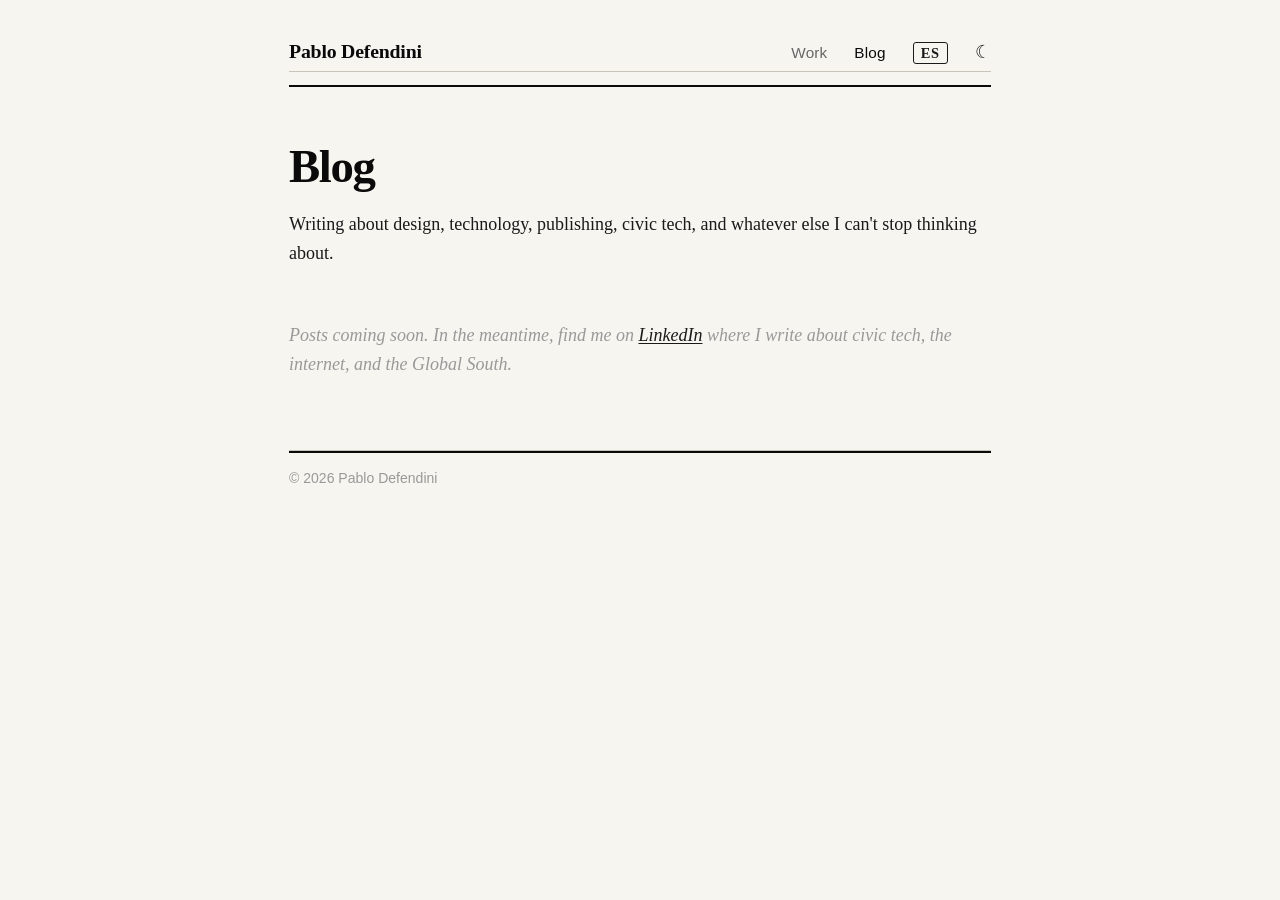
==== site/blog.html @ 2b7666f7 "Initial commit: personal site with three CSS design concepts Co-Authored-By: Claude Opus 4.6 <norepl" ====
<!DOCTYPE html>
<html lang="en">
<head>
  <meta charset="UTF-8">
  <meta name="viewport" content="width=device-width, initial-scale=1.0">
  <title>Blog — Pablo Defendini</title>
  <meta name="description" content="Writing about design, technology, publishing, and civic tech.">
  <link rel="stylesheet" href="css/style.css" id="theme-css">
  <link rel="stylesheet" href="css/lang.css">
</head>
<body>

<header class="site-header">
  <nav>
    <a href="index.html" class="site-name">Pablo Defendini</a>
    <ul>
      <li><a href="work.html" lang="en">Work</a><a href="work.html" lang="es">Trabajo</a></li>
      <li><a href="blog.html" class="active">Blog</a></li>
      <li><button class="lang-toggle" onclick="toggleLang()" aria-label="Switch language">ES</button></li>
      <li><button class="mode-toggle" onclick="toggleMode()" aria-label="Toggle dark/light mode">☾</button></li>
    </ul>
  </nav>
</header>

<main class="blog">

  <section class="blog-intro">
    <h1>Blog</h1>
    <p lang="en">Writing about design, technology, publishing, civic tech, and whatever else I can't stop thinking about.</p>
    <p lang="es">Escribo sobre diseño, tecnología, publicación, tecnología cívica, y cualquier otra cosa que no me deje tranquilo.</p>
  </section>

  <section class="blog-list">
    <!-- Blog posts will go here. Each post follows this structure: -->
    <!--
    <article class="blog-post-preview">
      <time datetime="2026-03-01">March 1, 2026</time>
      <h2><a href="/blog/post-slug.html">Post Title Goes Here</a></h2>
      <p lang="en">A brief excerpt or opening paragraph of the post...</p>
      <p lang="es">Un breve extracto o párrafo inicial del post...</p>
    </article>
    -->
    <p class="empty-state" lang="en">Posts coming soon. In the meantime, find me on <a href="https://www.linkedin.com/in/pdefendini/">LinkedIn</a> where I write about civic tech, the internet, and the Global South.</p>
    <p class="empty-state" lang="es">Próximamente. Mientras tanto, encuéntrame en <a href="https://www.linkedin.com/in/pdefendini/">LinkedIn</a> donde escribo sobre tecnología cívica, el internet y el Sur Global.</p>
  </section>

</main>

<footer class="site-footer">
  <p>&copy; 2026 Pablo Defendini</p>
</footer>

<script src="js/lang.js"></script>
<script src="js/theme.js"></script>
</body>
</html>
---- site/css/style.css ----
/* ==========================================================================
   Concept A: "The Broadsheet"

   Newspaper editorial. Columnar feel, serif body, big condensed headlines,
   thin rules, date-stamp metadata. Like a well-designed section front from
   a serious paper. Light mode is warm newsprint; dark mode is ink-on-slate.
   ========================================================================== */

/* --- Reset & Base --- */

*, *::before, *::after {
  box-sizing: border-box;
  margin: 0;
  padding: 0;
}

:root {
  --bg: #f7f5f0;
  --fg: #1a1a1a;
  --fg-headline: #0a0a0a;
  --fg-muted: #666;
  --fg-faint: #999;
  --rule: #c8c3b8;
  --rule-light: #ddd8ce;
  --accent: #c0392b;
  --link: #1a1a1a;
  --link-hover: #c0392b;
}

html[data-mode="dark"] {
  --bg: #1e1e1c;
  --fg: #c8c4bb;
  --fg-headline: #e8e4da;
  --fg-muted: #8a8680;
  --fg-faint: #6a6660;
  --rule: #3a3835;
  --rule-light: #2e2c29;
  --accent: #e05a4f;
  --link: #c8c4bb;
  --link-hover: #e05a4f;
}

html {
  font-size: 18px;
  line-height: 1.6;
  -webkit-font-smoothing: antialiased;
  -moz-osx-font-smoothing: grayscale;
}

body {
  font-family: 'Georgia', 'Times New Roman', serif;
  color: var(--fg);
  background-color: var(--bg);
  max-width: 42rem;
  margin: 0 auto;
  padding: 2rem 1.5rem;
}

/* --- Typography --- */

h1 {
  font-size: 2.6rem;
  line-height: 1.08;
  margin-bottom: 1rem;
  letter-spacing: -0.03em;
  font-weight: 700;
  color: var(--fg-headline);
}

h2 {
  font-size: 1.5rem;
  line-height: 1.2;
  margin-bottom: 0.75rem;
  letter-spacing: -0.02em;
  color: var(--fg-headline);
}

p {
  margin-bottom: 1.2rem;
}

a {
  color: var(--link);
  text-decoration: underline;
  text-decoration-thickness: 1px;
  text-underline-offset: 2px;
  transition: color 0.15s ease;
}

a:hover {
  color: var(--link-hover);
}

strong {
  font-weight: 700;
}

/* --- Header --- */

.site-header {
  margin-bottom: 3rem;
  padding-bottom: 0.75rem;
  border-bottom: 2px solid var(--fg-headline);
}

.site-header::after {
  content: '';
  display: block;
  border-bottom: 1px solid var(--rule);
  margin-top: 3px;
}

.site-header nav {
  display: flex;
  justify-content: space-between;
  align-items: baseline;
  flex-wrap: wrap;
  gap: 1rem;
}

.site-name {
  font-size: 1.1rem;
  font-weight: 700;
  text-decoration: none;
  color: var(--fg-headline);
  letter-spacing: -0.01em;
}

.site-name:hover {
  color: var(--accent);
}

.site-header ul {
  list-style: none;
  display: flex;
  gap: 1.5rem;
  align-items: center;
}

.site-header ul a {
  font-size: 0.85rem;
  text-decoration: none;
  color: var(--fg-muted);
  font-family: -apple-system, 'Helvetica Neue', sans-serif;
  letter-spacing: 0.01em;
}

.site-header ul a:hover,
.site-header ul a.active {
  color: var(--fg-headline);
}

/* --- Homepage --- */

.intro {
  margin-bottom: 2.5rem;
  padding-bottom: 1.5rem;
  border-bottom: 1px solid var(--rule);
}

.lede {
  font-size: 1.3rem;
  line-height: 1.4;
  color: var(--fg-muted);
}

.about {
  margin-bottom: 3rem;
}

.contact {
  margin-bottom: 3rem;
  padding-top: 2rem;
  border-top: 1px solid var(--rule);
}

.contact h2 {
  font-size: 1rem;
  margin-bottom: 0.5rem;
  text-transform: uppercase;
  letter-spacing: 0.05em;
  font-family: -apple-system, 'Helvetica Neue', sans-serif;
  font-weight: 600;
  font-size: 0.75rem;
}

/* --- Work --- */

.work-intro {
  margin-bottom: 3rem;
  padding-bottom: 1.5rem;
  border-bottom: 1px solid var(--rule);
}

.case-study {
  margin-bottom: 3rem;
  padding-bottom: 2.5rem;
  border-bottom: 1px solid var(--rule-light);
}

.case-study:last-child {
  border-bottom: none;
}

.case-study-header {
  margin-bottom: 1rem;
}

.case-study-header h2 {
  margin-bottom: 0.15rem;
}

.meta {
  font-family: -apple-system, 'Helvetica Neue', sans-serif;
  font-size: 0.78rem;
  color: var(--fg-faint);
  margin-bottom: 0.15rem;
  letter-spacing: 0.02em;
}

.roles {
  font-size: 0.8rem;
  color: var(--fg-faint);
  font-style: italic;
  margin-bottom: 0;
}

.case-study-body p:last-child {
  margin-bottom: 0;
}

/* --- Blog --- */

.blog-intro {
  margin-bottom: 3rem;
}

.blog-list {
  margin-bottom: 3rem;
}

.blog-post-preview {
  margin-bottom: 2.5rem;
  padding-bottom: 2rem;
  border-bottom: 1px solid var(--rule-light);
}

.blog-post-preview time {
  font-family: -apple-system, 'Helvetica Neue', sans-serif;
  font-size: 0.75rem;
  color: var(--fg-faint);
  display: block;
  margin-bottom: 0.25rem;
  letter-spacing: 0.02em;
}

.blog-post-preview h2 {
  font-size: 1.3rem;
  margin-bottom: 0.5rem;
}

.blog-post-preview h2 a {
  text-decoration: none;
}

.blog-post-preview h2 a:hover {
  text-decoration: underline;
}

.empty-state {
  color: var(--fg-faint);
  font-style: italic;
}

/* --- Footer --- */

.site-footer {
  margin-top: 4rem;
  padding-top: 0.75rem;
  border-top: 2px solid var(--fg-headline);
  font-size: 0.78rem;
  color: var(--fg-faint);
  font-family: -apple-system, 'Helvetica Neue', sans-serif;
}

.site-footer::before {
  content: '';
  display: block;
  border-top: 1px solid var(--rule);
  margin-bottom: 3px;
  margin-top: -3px;
  position: relative;
  top: -0.75rem;
}

/* --- Responsive --- */

@media (max-width: 600px) {
  html {
    font-size: 16px;
  }

  h1 {
    font-size: 2rem;
  }

  .lede {
    font-size: 1.15rem;
  }

  body {
    padding: 1.5rem 1rem;
  }

  .site-header {
    margin-bottom: 2rem;
  }
}
---- site/css/lang.css ----
/* ==========================================================================
   Language Toggle Styles

   Works with lang.js to show/hide content based on the current language.
   Default language is English. When html[lang="es"] is set, Spanish
   content is shown and English content is hidden.

   Usage: Add lang="en" or lang="es" to any element that has a
   language-specific counterpart.
   ========================================================================== */

/* By default (English), hide all Spanish elements inside body */
body [lang="es"] {
  display: none;
}

/* When the page is set to Spanish, show Spanish and hide English */
html[lang="es"] body [lang="es"] {
  display: revert;
}

html[lang="es"] body [lang="en"] {
  display: none;
}

/* Language toggle button — base styles that work across all three concepts */
.lang-toggle {
  font-size: 0.8rem;
  font-weight: 600;
  letter-spacing: 0.05em;
  padding: 0.2em 0.5em;
  border: 1px solid currentColor;
  border-radius: 3px;
  background: transparent;
  color: inherit;
  cursor: pointer;
  transition: opacity 0.15s ease;
  font-family: inherit;
  line-height: 1;
}

.lang-toggle:hover {
  opacity: 0.7;
}

/* Theme switcher */
.theme-switcher {
  display: flex;
  gap: 0.25em;
  align-items: center;
}

.theme-btn {
  font-size: 0.7rem;
  font-weight: 600;
  width: 1.6em;
  height: 1.6em;
  padding: 0;
  border: 1px solid currentColor;
  border-radius: 3px;
  background: transparent;
  color: inherit;
  cursor: pointer;
  transition: opacity 0.15s ease, background 0.15s ease, color 0.15s ease;
  font-family: inherit;
  line-height: 1;
  display: inline-flex;
  align-items: center;
  justify-content: center;
}

.theme-btn:hover {
  opacity: 0.7;
}

.theme-btn.active {
  background: currentColor;
}

/* Invert the text color when active — works across light and dark themes */
.theme-btn.active span {
  filter: invert(1);
}

/* Dark / Light mode toggle */
.mode-toggle {
  font-size: 1rem;
  padding: 0;
  border: none;
  background: transparent;
  color: inherit;
  cursor: pointer;
  transition: opacity 0.15s ease;
  line-height: 1;
  display: inline-flex;
  align-items: center;
  justify-content: center;
}

.mode-toggle:hover {
  opacity: 0.6;
}
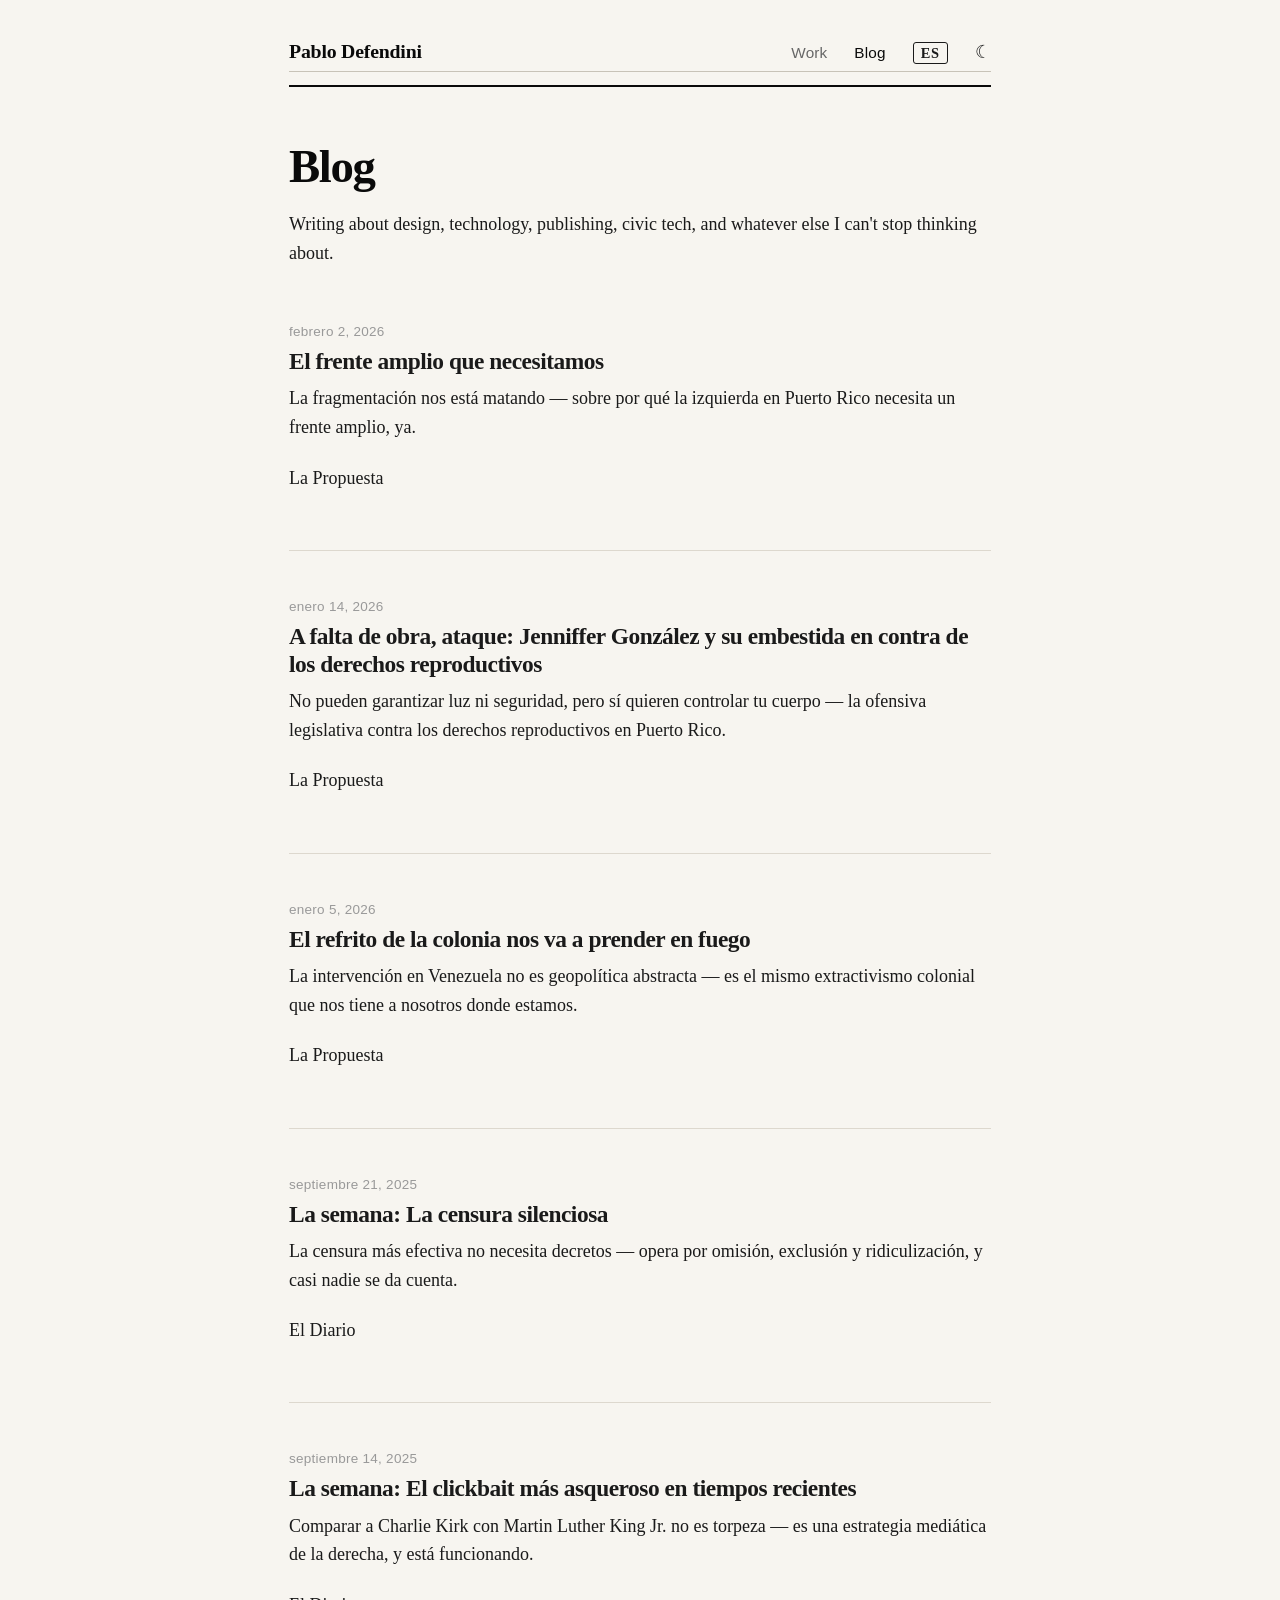
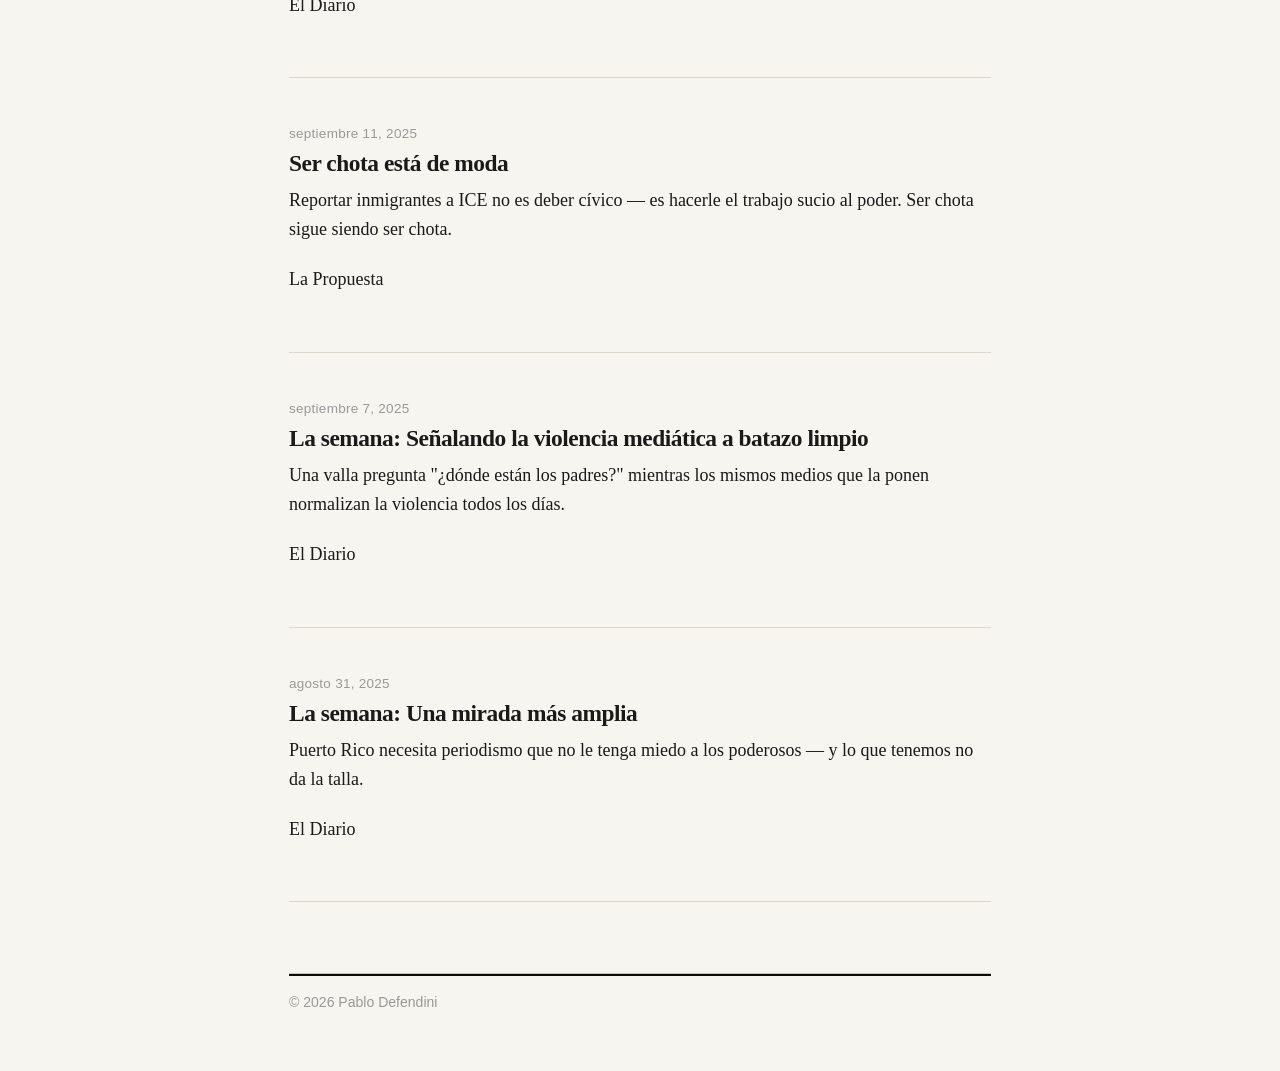
==== commit 90a9105c: "Add star favicon, CLAUDE.md, and blog posts Co-Authored-By: Claude Opus 4.6 <noreply@anthropic.com>" ====
--- a/site/blog.html
+++ b/site/blog.html
@@ -5,6 +5,7 @@
   <meta name="viewport" content="width=device-width, initial-scale=1.0">
   <title>Blog — Pablo Defendini</title>
   <meta name="description" content="Writing about design, technology, publishing, and civic tech.">
+  <link rel="icon" href="favicon.svg" type="image/svg+xml">
   <link rel="stylesheet" href="css/style.css" id="theme-css">
   <link rel="stylesheet" href="css/lang.css">
 </head>
@@ -31,17 +32,63 @@
   </section>
 
   <section class="blog-list">
-    <!-- Blog posts will go here. Each post follows this structure: -->
-    <!--
+
     <article class="blog-post-preview">
-      <time datetime="2026-03-01">March 1, 2026</time>
-      <h2><a href="/blog/post-slug.html">Post Title Goes Here</a></h2>
-      <p lang="en">A brief excerpt or opening paragraph of the post...</p>
-      <p lang="es">Un breve extracto o párrafo inicial del post...</p>
+      <time datetime="2026-02-02">febrero 2, 2026</time>
+      <h2><a href="https://lapropuesta.pr/el-frente-amplio-que-necesitamos/">El frente amplio que necesitamos</a></h2>
+      <p>La fragmentación nos está matando — sobre por qué la izquierda en Puerto Rico necesita un frente amplio, ya.</p>
+      <p class="source">La Propuesta</p>
     </article>
-    -->
-    <p class="empty-state" lang="en">Posts coming soon. In the meantime, find me on <a href="https://www.linkedin.com/in/pdefendini/">LinkedIn</a> where I write about civic tech, the internet, and the Global South.</p>
-    <p class="empty-state" lang="es">Próximamente. Mientras tanto, encuéntrame en <a href="https://www.linkedin.com/in/pdefendini/">LinkedIn</a> donde escribo sobre tecnología cívica, el internet y el Sur Global.</p>
+
+    <article class="blog-post-preview">
+      <time datetime="2026-01-14">enero 14, 2026</time>
+      <h2><a href="https://lapropuesta.pr/a-falta-de-obra-ataque-jenniffer-gonzalez-y-su-embestida-en-contra-de-los-derechos-reproductivos/">A falta de obra, ataque: Jenniffer González y su embestida en contra de los derechos reproductivos</a></h2>
+      <p>No pueden garantizar luz ni seguridad, pero sí quieren controlar tu cuerpo — la ofensiva legislativa contra los derechos reproductivos en Puerto Rico.</p>
+      <p class="source">La Propuesta</p>
+    </article>
+
+    <article class="blog-post-preview">
+      <time datetime="2026-01-05">enero 5, 2026</time>
+      <h2><a href="https://lapropuesta.pr/el-refrito-de-la-colonia-nos-va-a-prender-en-fuego/">El refrito de la colonia nos va a prender en fuego</a></h2>
+      <p>La intervención en Venezuela no es geopolítica abstracta — es el mismo extractivismo colonial que nos tiene a nosotros donde estamos.</p>
+      <p class="source">La Propuesta</p>
+    </article>
+
+    <article class="blog-post-preview">
+      <time datetime="2025-09-21">septiembre 21, 2025</time>
+      <h2><a href="https://eldiario.pr/articulo/2025-09-21-la-semana-la-censura-silenciosa.html">La semana: La censura silenciosa</a></h2>
+      <p>La censura más efectiva no necesita decretos — opera por omisión, exclusión y ridiculización, y casi nadie se da cuenta.</p>
+      <p class="source">El Diario</p>
+    </article>
+
+    <article class="blog-post-preview">
+      <time datetime="2025-09-14">septiembre 14, 2025</time>
+      <h2><a href="https://eldiario.pr/articulo/2025-09-14-la-semana-el-clickbait-mas-asqueroso-en-tiempos-recientes.html">La semana: El clickbait más asqueroso en tiempos recientes</a></h2>
+      <p>Comparar a Charlie Kirk con Martin Luther King Jr. no es torpeza — es una estrategia mediática de la derecha, y está funcionando.</p>
+      <p class="source">El Diario</p>
+    </article>
+
+    <article class="blog-post-preview">
+      <time datetime="2025-09-11">septiembre 11, 2025</time>
+      <h2><a href="https://lapropuesta.pr/ser-chota-esta-de-moda/">Ser chota está de moda</a></h2>
+      <p>Reportar inmigrantes a ICE no es deber cívico — es hacerle el trabajo sucio al poder. Ser chota sigue siendo ser chota.</p>
+      <p class="source">La Propuesta</p>
+    </article>
+
+    <article class="blog-post-preview">
+      <time datetime="2025-09-07">septiembre 7, 2025</time>
+      <h2><a href="https://eldiario.pr/articulo/2025-09-07-la-semana-senalando-la-violencia-mediatica-a-batazo-limpio.html">La semana: Señalando la violencia mediática a batazo limpio</a></h2>
+      <p>Una valla pregunta "¿dónde están los padres?" mientras los mismos medios que la ponen normalizan la violencia todos los días.</p>
+      <p class="source">El Diario</p>
+    </article>
+
+    <article class="blog-post-preview">
+      <time datetime="2025-08-31">agosto 31, 2025</time>
+      <h2><a href="https://eldiario.pr/articulo/2025-08-31-la-semana-una-mirada-mas-amplia.html">La semana: Una mirada más amplia</a></h2>
+      <p>Puerto Rico necesita periodismo que no le tenga miedo a los poderosos — y lo que tenemos no da la talla.</p>
+      <p class="source">El Diario</p>
+    </article>
+
   </section>
 
 </main>
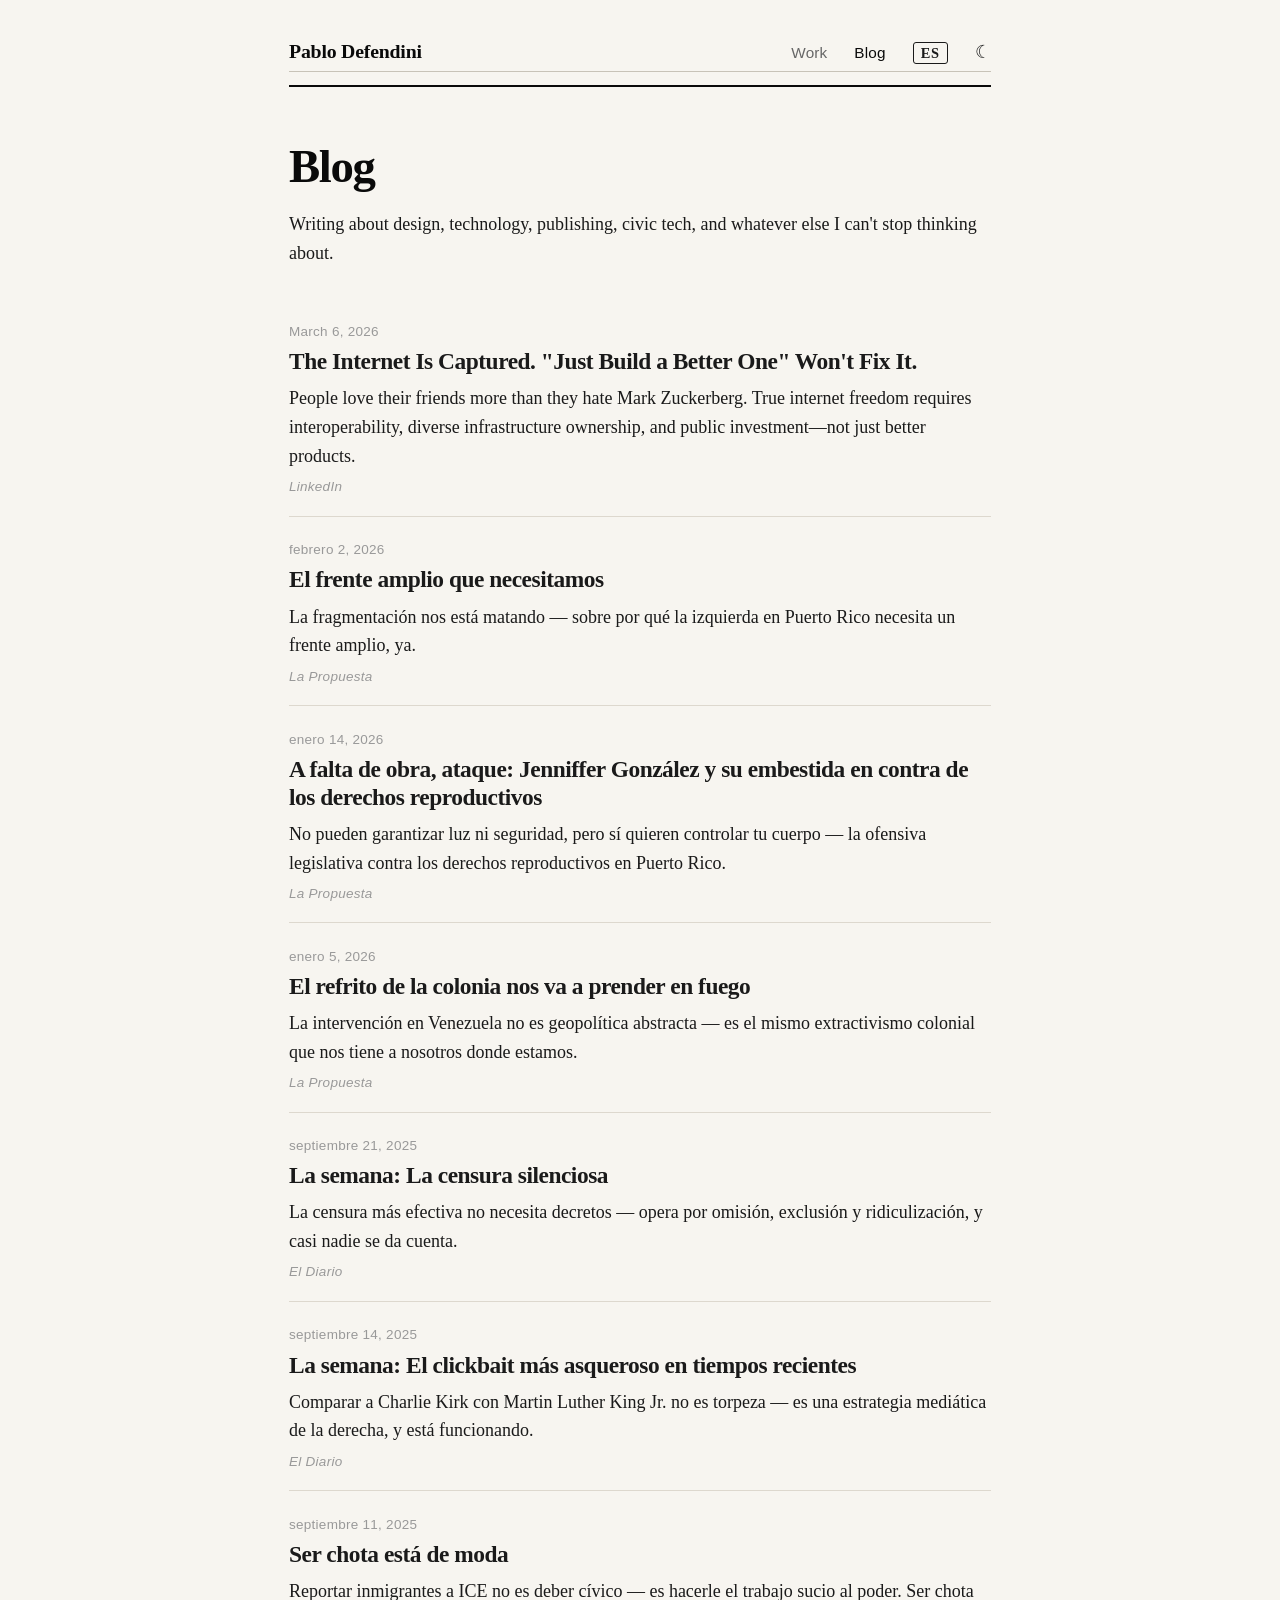
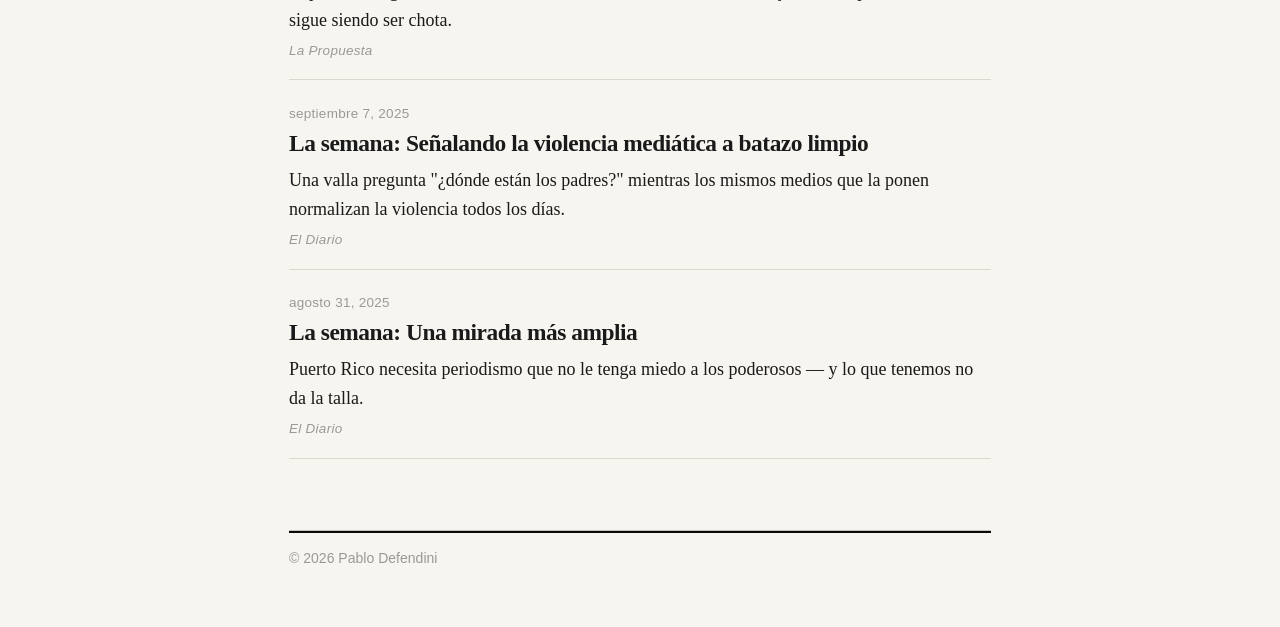
==== commit 9f2604e7: "Add link post: The Internet Is Captured 🤖 Generated with [Claude Code](https://claude.com/claude-cod" ====
--- a/site/blog.html
+++ b/site/blog.html
@@ -32,6 +32,13 @@
   </section>
 
   <section class="blog-list">
+
+    <article class="blog-post-preview">
+      <time datetime="2026-03-06">March 6, 2026</time>
+      <h2><a href="https://www.linkedin.com/pulse/internet-captured-just-build-better-one-wont-fix-pablo-defendini-gm12e/">The Internet Is Captured. "Just Build a Better One" Won't Fix It.</a></h2>
+      <p>People love their friends more than they hate Mark Zuckerberg. True internet freedom requires interoperability, diverse infrastructure ownership, and public investment—not just better products.</p>
+      <p class="source">LinkedIn</p>
+    </article>
 
     <article class="blog-post-preview">
       <time datetime="2026-02-02">febrero 2, 2026</time>
--- a/site/css/style.css
+++ b/site/css/style.css
@@ -240,9 +240,22 @@
 }
 
 .blog-post-preview {
-  margin-bottom: 2.5rem;
-  padding-bottom: 2rem;
+  margin-bottom: 1.25rem;
+  padding-bottom: 1rem;
   border-bottom: 1px solid var(--rule-light);
+}
+
+.blog-post-preview p {
+  margin-bottom: 0.3rem;
+}
+
+.blog-post-preview .source {
+  font-family: -apple-system, 'Helvetica Neue', sans-serif;
+  font-size: 0.75rem;
+  color: var(--fg-faint);
+  letter-spacing: 0.02em;
+  font-style: italic;
+  margin-bottom: 0;
 }
 
 .blog-post-preview time {
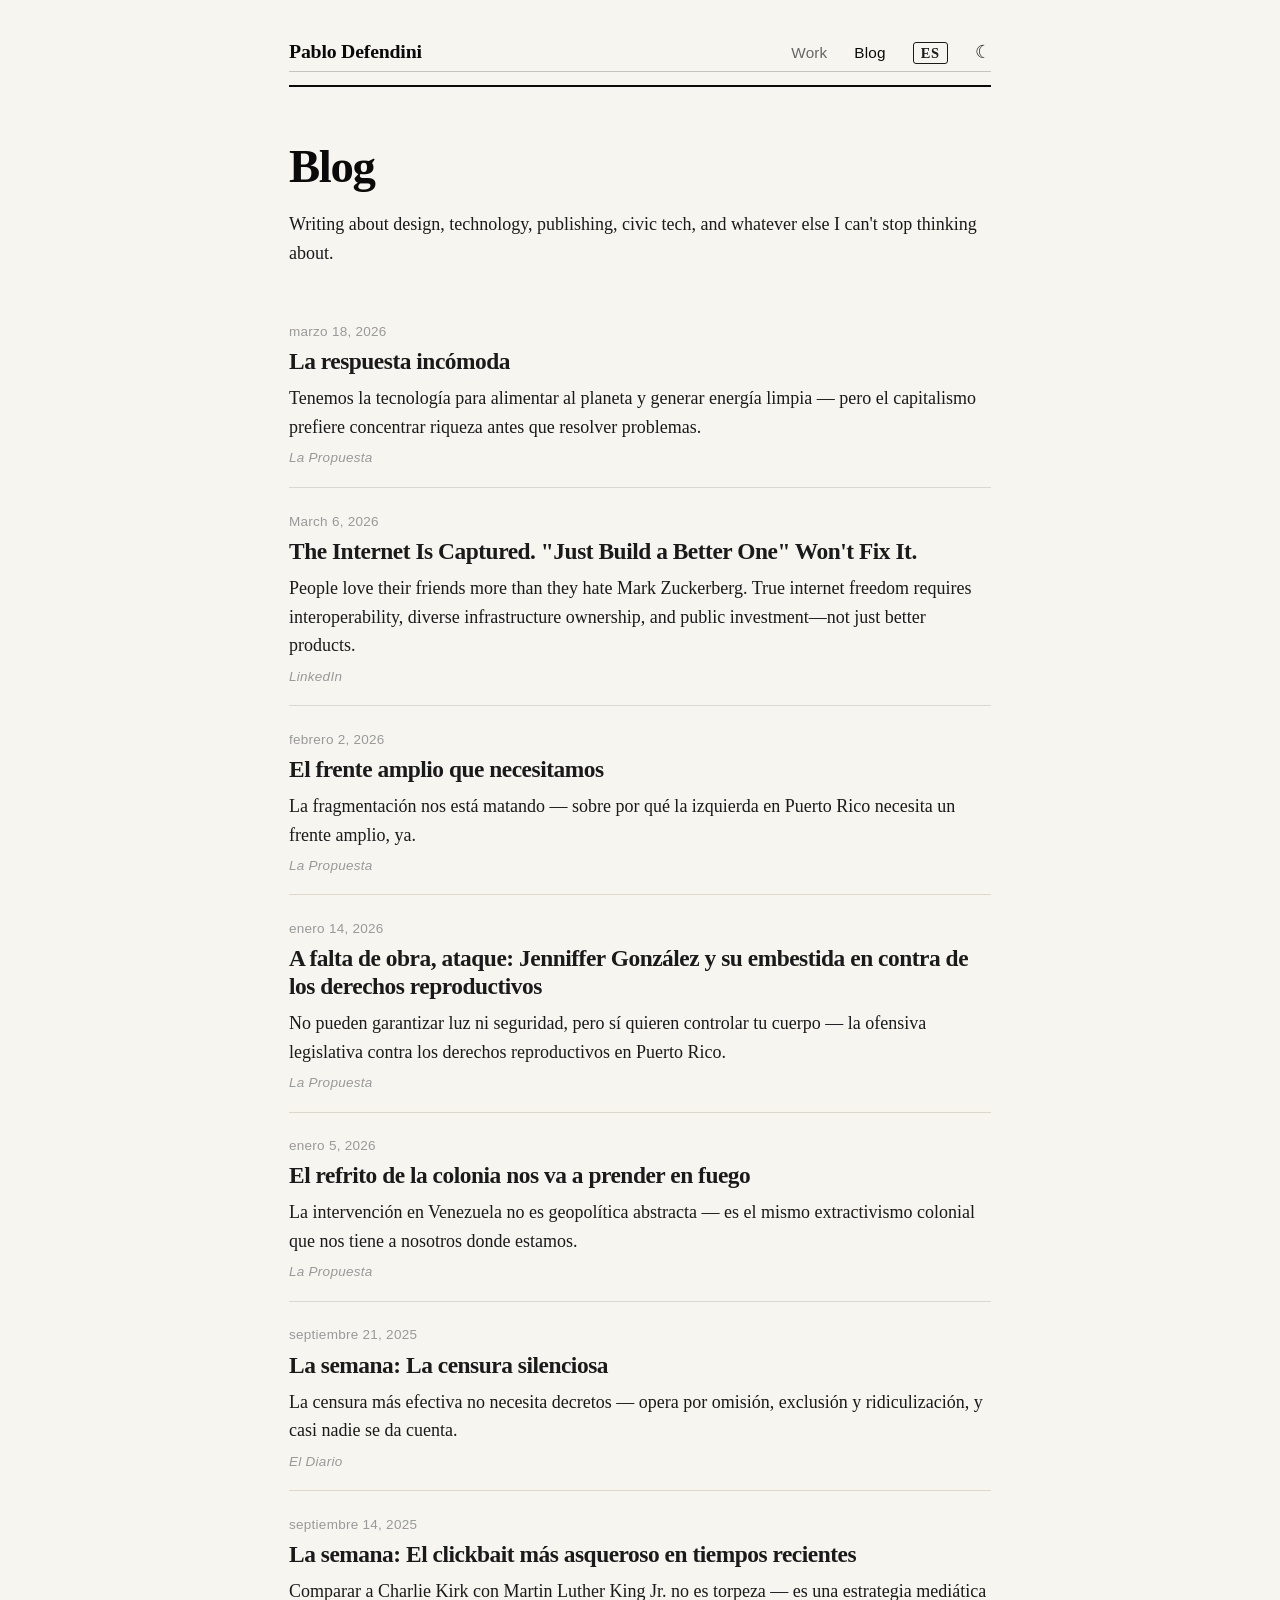
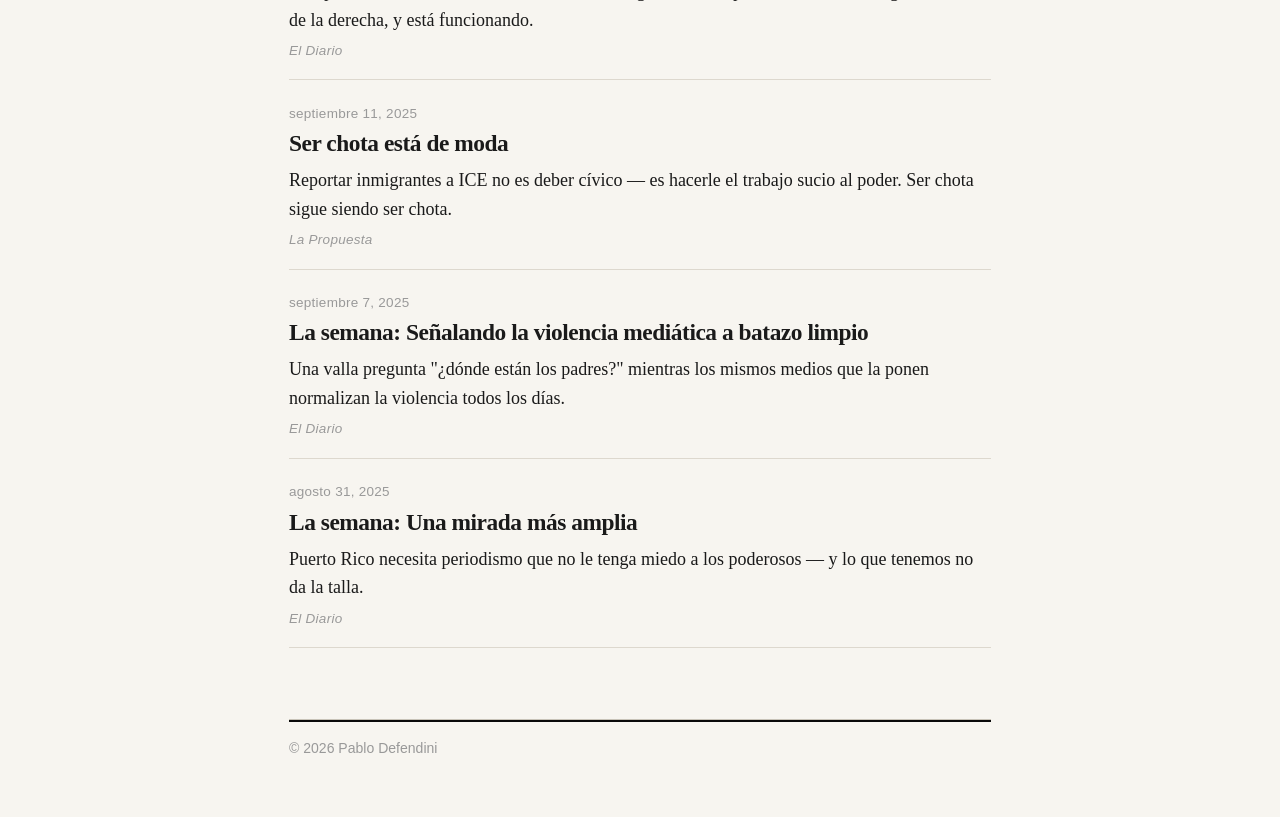
==== commit 091462d8: "Add link post: La respuesta incómoda Co-Authored-By: Claude Opus 4.6 (1M context) <noreply@anthropic" ====
--- a/site/blog.html
+++ b/site/blog.html
@@ -32,6 +32,13 @@
   </section>
 
   <section class="blog-list">
+
+    <article class="blog-post-preview">
+      <time datetime="2026-03-18">marzo 18, 2026</time>
+      <h2><a href="https://lapropuesta.pr/la-respuesta-incomoda/">La respuesta incómoda</a></h2>
+      <p>Tenemos la tecnología para alimentar al planeta y generar energía limpia — pero el capitalismo prefiere concentrar riqueza antes que resolver problemas.</p>
+      <p class="source">La Propuesta</p>
+    </article>
 
     <article class="blog-post-preview">
       <time datetime="2026-03-06">March 6, 2026</time>
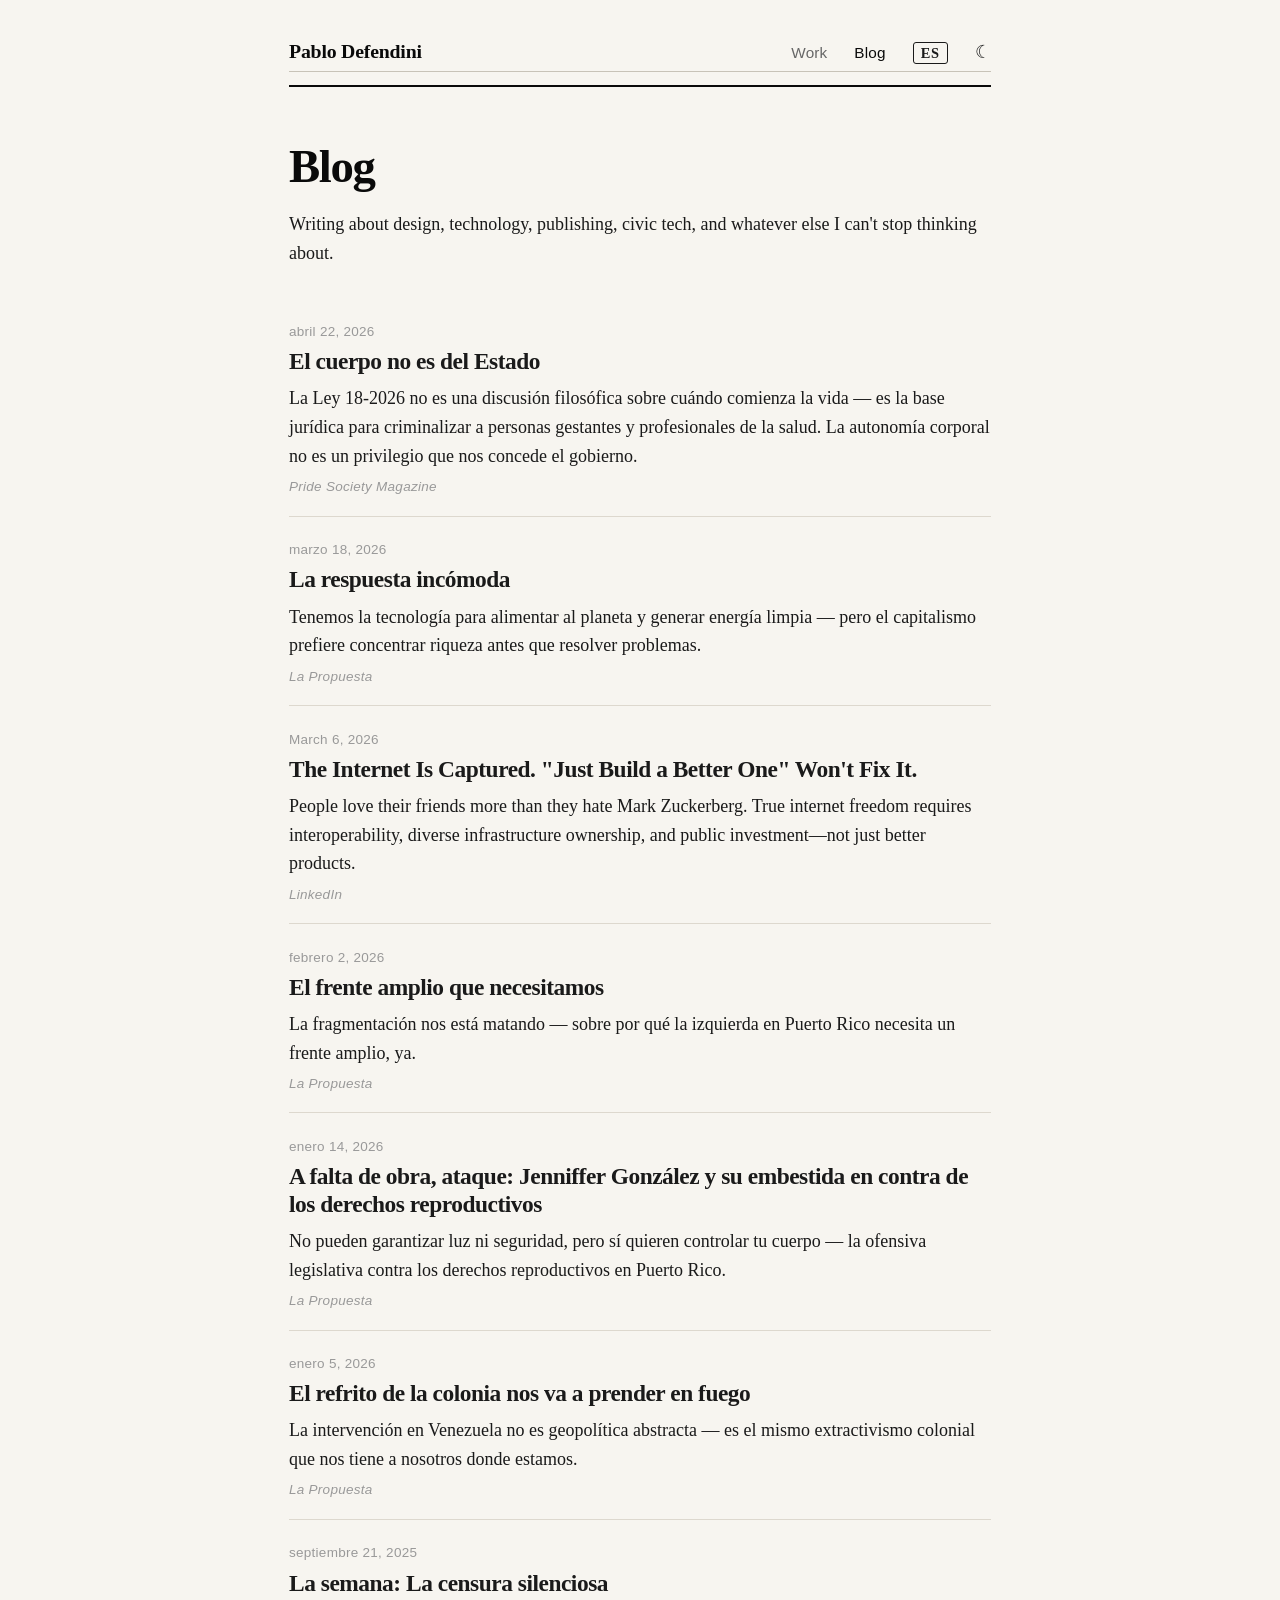
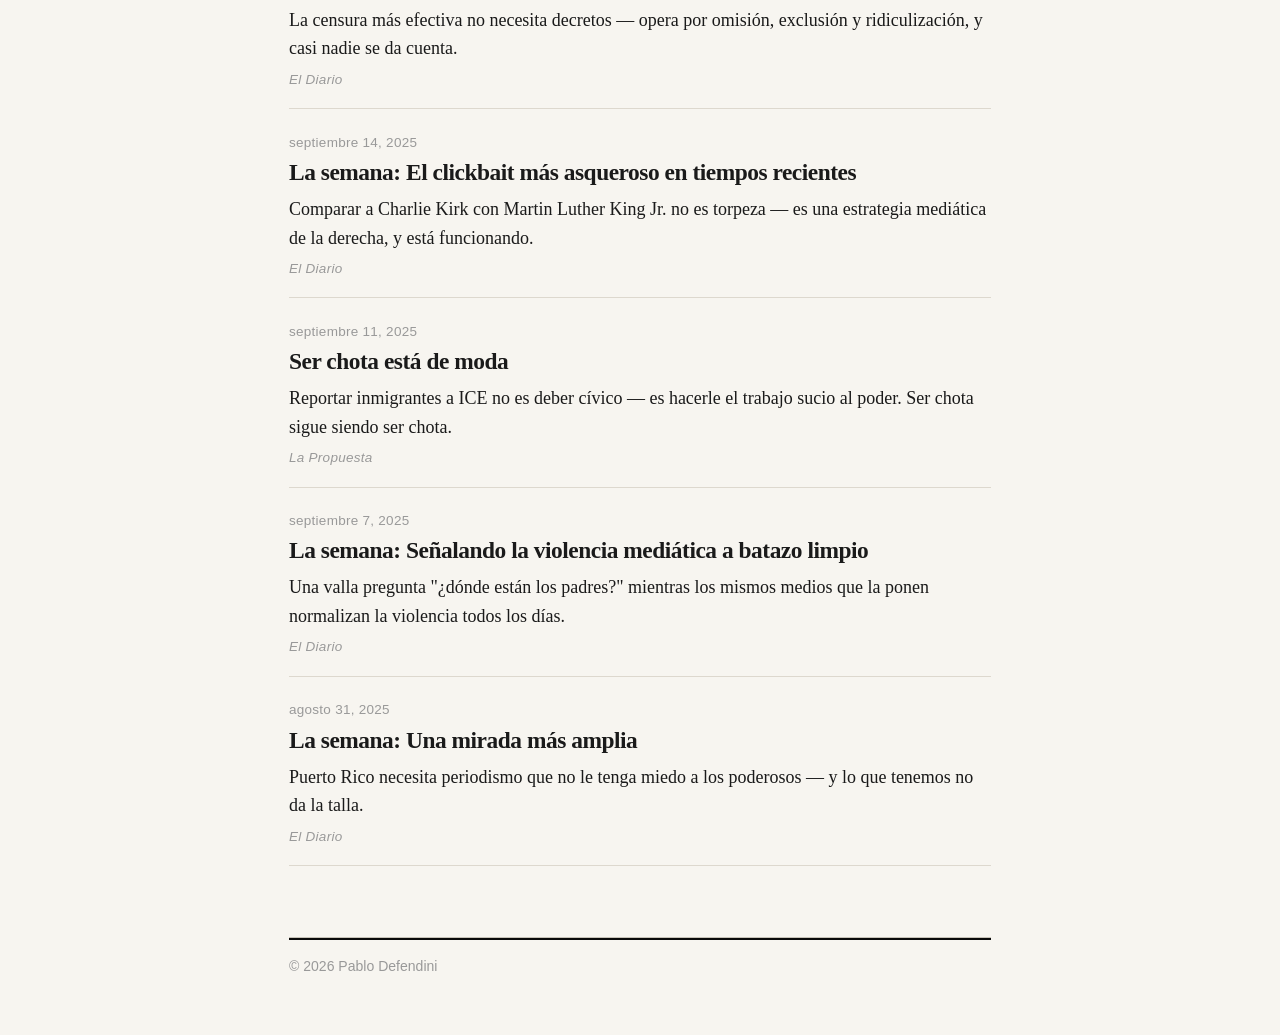
==== commit 3d136f30: "Add Pride Society Magazine post: El cuerpo no es del Estado" ====
--- a/site/blog.html
+++ b/site/blog.html
@@ -32,6 +32,13 @@
   </section>
 
   <section class="blog-list">
+
+    <article class="blog-post-preview">
+      <time datetime="2026-04-22">abril 22, 2026</time>
+      <h2><a href="https://pridesocietymagazine.com/el-cuerpo-no-es-del-estado/">El cuerpo no es del Estado</a></h2>
+      <p>La Ley 18-2026 no es una discusión filosófica sobre cuándo comienza la vida — es la base jurídica para criminalizar a personas gestantes y profesionales de la salud. La autonomía corporal no es un privilegio que nos concede el gobierno.</p>
+      <p class="source">Pride Society Magazine</p>
+    </article>
 
     <article class="blog-post-preview">
       <time datetime="2026-03-18">marzo 18, 2026</time>
